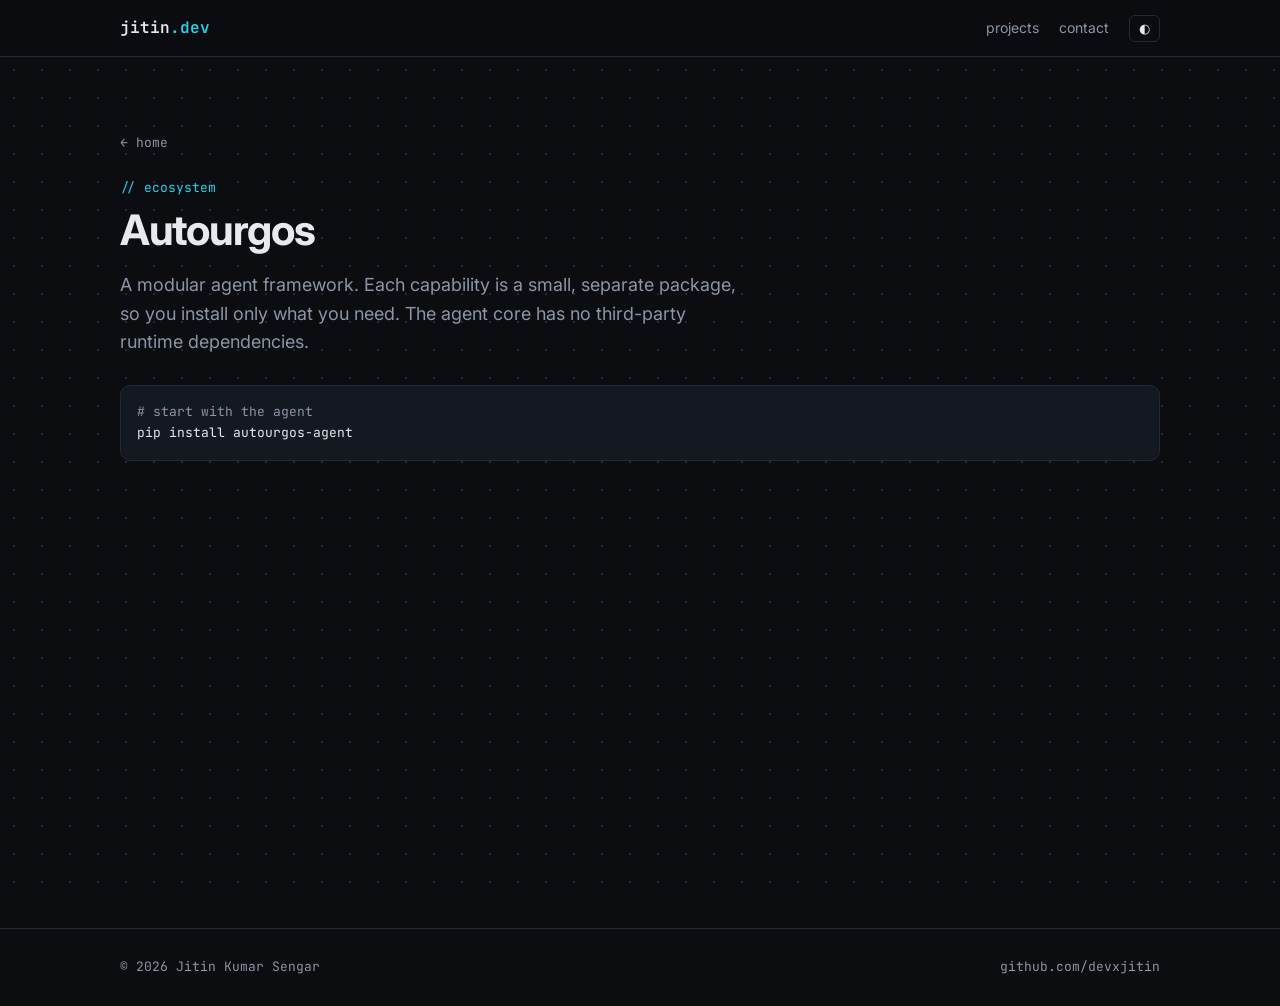
==== autourgos.html @ 2f1df498 "feat: add static Agentic AI portfolio site Co-Authored-By: Claude Sonnet 5.5 <noreply@anthropic.com>" ====
<!doctype html>
<html lang="en" data-theme="dark">
<head>
<meta charset="utf-8">
<meta name="viewport" content="width=device-width, initial-scale=1">
<title>Autourgos Ecosystem · Jitin Kumar Sengar</title>
<meta name="description" content="Autourgos: a modular open-source framework of Python and TypeScript packages for LLM agents, computer-use, memory and voice.">
<link rel="preconnect" href="https://fonts.googleapis.com">
<link rel="preconnect" href="https://fonts.gstatic.com" crossorigin>
<link rel="stylesheet" href="https://fonts.googleapis.com/css2?family=Inter:wght@400;500;600&family=JetBrains+Mono:wght@400;500;600&display=swap">
<link rel="stylesheet" href="styles.css">
</head>
<body>
<header class="nav"><div class="wrap">
  <a class="logo" href="index.html">jitin<span>.dev</span></a>
  <nav><a href="index.html#projects">projects</a><a href="index.html#contact">contact</a><button class="icon-btn" id="theme" aria-label="Toggle theme">◐</button></nav>
</div></header>
<main><section><div class="wrap">
  <a class="back" href="index.html">← home</a>
  <div class="label">// ecosystem</div>
  <h1 style="font-size:42px">Autourgos</h1>
  <p class="lead">A modular agent framework. Each capability is a small, separate package, so you install only what you need. The agent core has no third-party runtime dependencies.</p>
  <div class="code" style="margin-bottom:36px"><span class="c"># start with the agent</span>
pip install autourgos-agent</div>
  <div class="layers" id="ecosystem"></div>
</div></section></main>
<footer><div class="wrap"><span>© 2026 Jitin Kumar Sengar</span><a href="https://github.com/devxjitin" target="_blank" rel="noopener">github.com/devxjitin</a></div></footer>
<script src="data.js"></script>
<script src="app.js"></script>
</body>
</html>
---- styles.css ----
:root {
  --bg: #0b0d10;
  --bg-2: #11141a;
  --card: #141820;
  --border: #232a35;
  --text: #e6e9ef;
  --muted: #8b95a5;
  --accent: #22d3ee;
  --accent-dim: rgba(34, 211, 238, 0.12);
  --ok: #4ade80;
  --warn: #fbbf24;
  --mono: "JetBrains Mono", ui-monospace, SFMono-Regular, Consolas, monospace;
  --sans: "Inter", system-ui, -apple-system, "Segoe UI", sans-serif;
}
:root[data-theme="light"] {
  --bg: #f7f8fa;
  --bg-2: #eef1f5;
  --card: #ffffff;
  --border: #d9dee6;
  --text: #12161c;
  --muted: #566070;
  --accent: #0891b2;
  --accent-dim: rgba(8, 145, 178, 0.1);
  --ok: #15803d;
  --warn: #b45309;
}
* { box-sizing: border-box; margin: 0; padding: 0; }
html { scroll-behavior: smooth; }
body {
  background: var(--bg);
  color: var(--text);
  font-family: var(--sans);
  line-height: 1.6;
  background-image: radial-gradient(var(--border) 1px, transparent 1px);
  background-size: 28px 28px;
  background-attachment: fixed;
}
a { color: inherit; text-decoration: none; }
.wrap { max-width: 1080px; margin: 0 auto; padding: 0 20px; }
.mono { font-family: var(--mono); }

/* nav */
header.nav {
  position: sticky; top: 0; z-index: 10;
  background: color-mix(in srgb, var(--bg) 85%, transparent);
  backdrop-filter: blur(10px);
  border-bottom: 1px solid var(--border);
}
.nav .wrap { display: flex; align-items: center; justify-content: space-between; height: 56px; }
.logo { font-family: var(--mono); font-weight: 600; }
.logo span { color: var(--accent); }
.nav nav { display: flex; gap: 20px; align-items: center; font-size: 14px; color: var(--muted); }
.nav nav a:hover { color: var(--text); }
.icon-btn {
  background: none; border: 1px solid var(--border); color: var(--text);
  border-radius: 6px; padding: 4px 9px; cursor: pointer; font-family: var(--mono); font-size: 13px;
}
.icon-btn:hover { border-color: var(--accent); }

/* sections */
section { padding: 72px 0; }
.label { font-family: var(--mono); color: var(--accent); font-size: 13px; margin-bottom: 8px; }
h2 { font-size: 30px; letter-spacing: -0.02em; margin-bottom: 28px; }
h1 { font-size: clamp(34px, 6vw, 58px); line-height: 1.1; letter-spacing: -0.03em; }
h1 em { font-style: normal; color: var(--accent); }
.lead { color: var(--muted); font-size: 18px; max-width: 620px; margin: 18px 0 28px; }

/* hero */
.hero { padding-top: 80px; }
.hero-grid { display: grid; grid-template-columns: 1.1fr 1fr; gap: 40px; align-items: center; }
.btns { display: flex; gap: 12px; flex-wrap: wrap; }
.btn {
  display: inline-block; padding: 10px 18px; border-radius: 8px; font-size: 14px; font-weight: 500;
  border: 1px solid var(--border);
}
.btn.primary { background: var(--accent); color: #04161a; border-color: var(--accent); }
.btn:hover { border-color: var(--accent); }
.socials { display: flex; gap: 18px; margin-top: 22px; font-family: var(--mono); font-size: 13px; color: var(--muted); }
.socials a:hover { color: var(--accent); }

/* terminal */
.term { background: var(--card); border: 1px solid var(--border); border-radius: 12px; overflow: hidden; }
.term-bar { display: flex; gap: 6px; padding: 10px 14px; border-bottom: 1px solid var(--border); align-items: center; }
.term-bar i { width: 10px; height: 10px; border-radius: 50%; background: var(--border); display: block; }
.term-bar span { margin-left: 8px; font-family: var(--mono); font-size: 12px; color: var(--muted); }
.term pre { font-family: var(--mono); font-size: 13px; padding: 16px; min-height: 250px; white-space: pre-wrap; line-height: 1.7; }
.t-thought { color: var(--warn); }
.t-action { color: var(--accent); }
.t-obs { color: var(--muted); }
.t-final { color: var(--ok); }
.cursor { display: inline-block; width: 7px; height: 14px; background: var(--accent); vertical-align: middle; animation: blink 1s steps(2) infinite; }
@keyframes blink { 50% { opacity: 0; } }

/* about */
.about-grid { display: grid; grid-template-columns: 1.4fr 1fr; gap: 40px; }
.about p { color: var(--muted); margin-bottom: 14px; }
.stats { display: grid; grid-template-columns: 1fr 1fr; gap: 12px; }
.stat { background: var(--card); border: 1px solid var(--border); border-radius: 10px; padding: 16px; }
.stat b { display: block; font-family: var(--mono); font-size: 26px; color: var(--accent); }
.stat span { font-size: 13px; color: var(--muted); }

/* cards */
.grid { display: grid; grid-template-columns: repeat(auto-fill, minmax(310px, 1fr)); gap: 16px; }
.card {
  background: var(--card); border: 1px solid var(--border); border-radius: 12px;
  padding: 20px; display: flex; flex-direction: column; gap: 10px;
  transition: border-color 0.2s, transform 0.2s;
}
a.card:hover { border-color: var(--accent); transform: translateY(-2px); }
.card h3 { font-size: 18px; }
.card p { color: var(--muted); font-size: 14px; flex: 1; }
.tags { display: flex; flex-wrap: wrap; gap: 6px; }
.tag { font-family: var(--mono); font-size: 11px; padding: 2px 8px; border-radius: 99px; background: var(--accent-dim); color: var(--accent); }
.badge { font-family: var(--mono); font-size: 11px; color: var(--muted); }
.badge.private { color: var(--warn); }

/* autourgos */
.flag { background: linear-gradient(135deg, var(--accent-dim), transparent); border: 1px solid var(--border); border-radius: 14px; padding: 28px; }
.flag-grid { display: grid; grid-template-columns: 1fr 1fr; gap: 28px; margin-top: 18px; }
.flag ul { list-style: none; color: var(--muted); font-size: 15px; }
.flag li { padding-left: 18px; position: relative; margin-bottom: 8px; }
.flag li::before { content: "›"; position: absolute; left: 0; color: var(--accent); font-family: var(--mono); }
.code { background: var(--card); border: 1px solid var(--border); border-radius: 10px; padding: 16px; font-family: var(--mono); font-size: 13px; overflow-x: auto; white-space: pre; }
.code .c { color: var(--muted); }
.layers { display: grid; gap: 10px; }
.layer { display: grid; grid-template-columns: 170px 1fr; gap: 16px; background: var(--card); border: 1px solid var(--border); border-radius: 10px; padding: 14px 16px; align-items: center; }
.layer b { font-family: var(--mono); font-size: 13px; color: var(--accent); }
.pkgs { display: flex; flex-wrap: wrap; gap: 6px; }
.pkgs a { font-family: var(--mono); font-size: 12px; padding: 3px 9px; border: 1px solid var(--border); border-radius: 6px; color: var(--muted); }
.pkgs a:hover { color: var(--accent); border-color: var(--accent); }

/* skills / timeline */
.skills { display: grid; grid-template-columns: repeat(auto-fill, minmax(240px, 1fr)); gap: 16px; }
.skill h3 { font-family: var(--mono); font-size: 13px; color: var(--accent); margin-bottom: 10px; font-weight: 500; }
.skill .tags .tag { background: var(--bg-2); color: var(--text); border: 1px solid var(--border); }

/* project page */
.back { font-family: var(--mono); font-size: 13px; color: var(--muted); display: inline-block; margin-bottom: 24px; }
.back:hover { color: var(--accent); }
.case h3 { font-family: var(--mono); font-size: 13px; color: var(--accent); margin: 28px 0 8px; font-weight: 500; }
.case p, .case li { color: var(--muted); }
.case ul { padding-left: 20px; }
.case img { max-width: 100%; border: 1px solid var(--border); border-radius: 10px; margin-top: 12px; }

footer { border-top: 1px solid var(--border); padding: 28px 0; color: var(--muted); font-size: 13px; font-family: var(--mono); }
footer .wrap { display: flex; justify-content: space-between; flex-wrap: wrap; gap: 10px; }

.reveal { opacity: 0; transform: translateY(14px); transition: opacity 0.6s, transform 0.6s; }
.reveal.in { opacity: 1; transform: none; }
@media (prefers-reduced-motion: reduce) {
  html { scroll-behavior: auto; }
  .reveal { opacity: 1; transform: none; transition: none; }
  .cursor { animation: none; }
}
@media (max-width: 800px) {
  .hero-grid, .about-grid, .flag-grid { grid-template-columns: 1fr; }
  .layer { grid-template-columns: 1fr; }
  .nav nav a.hide-m { display: none; }
  section { padding: 52px 0; }
}
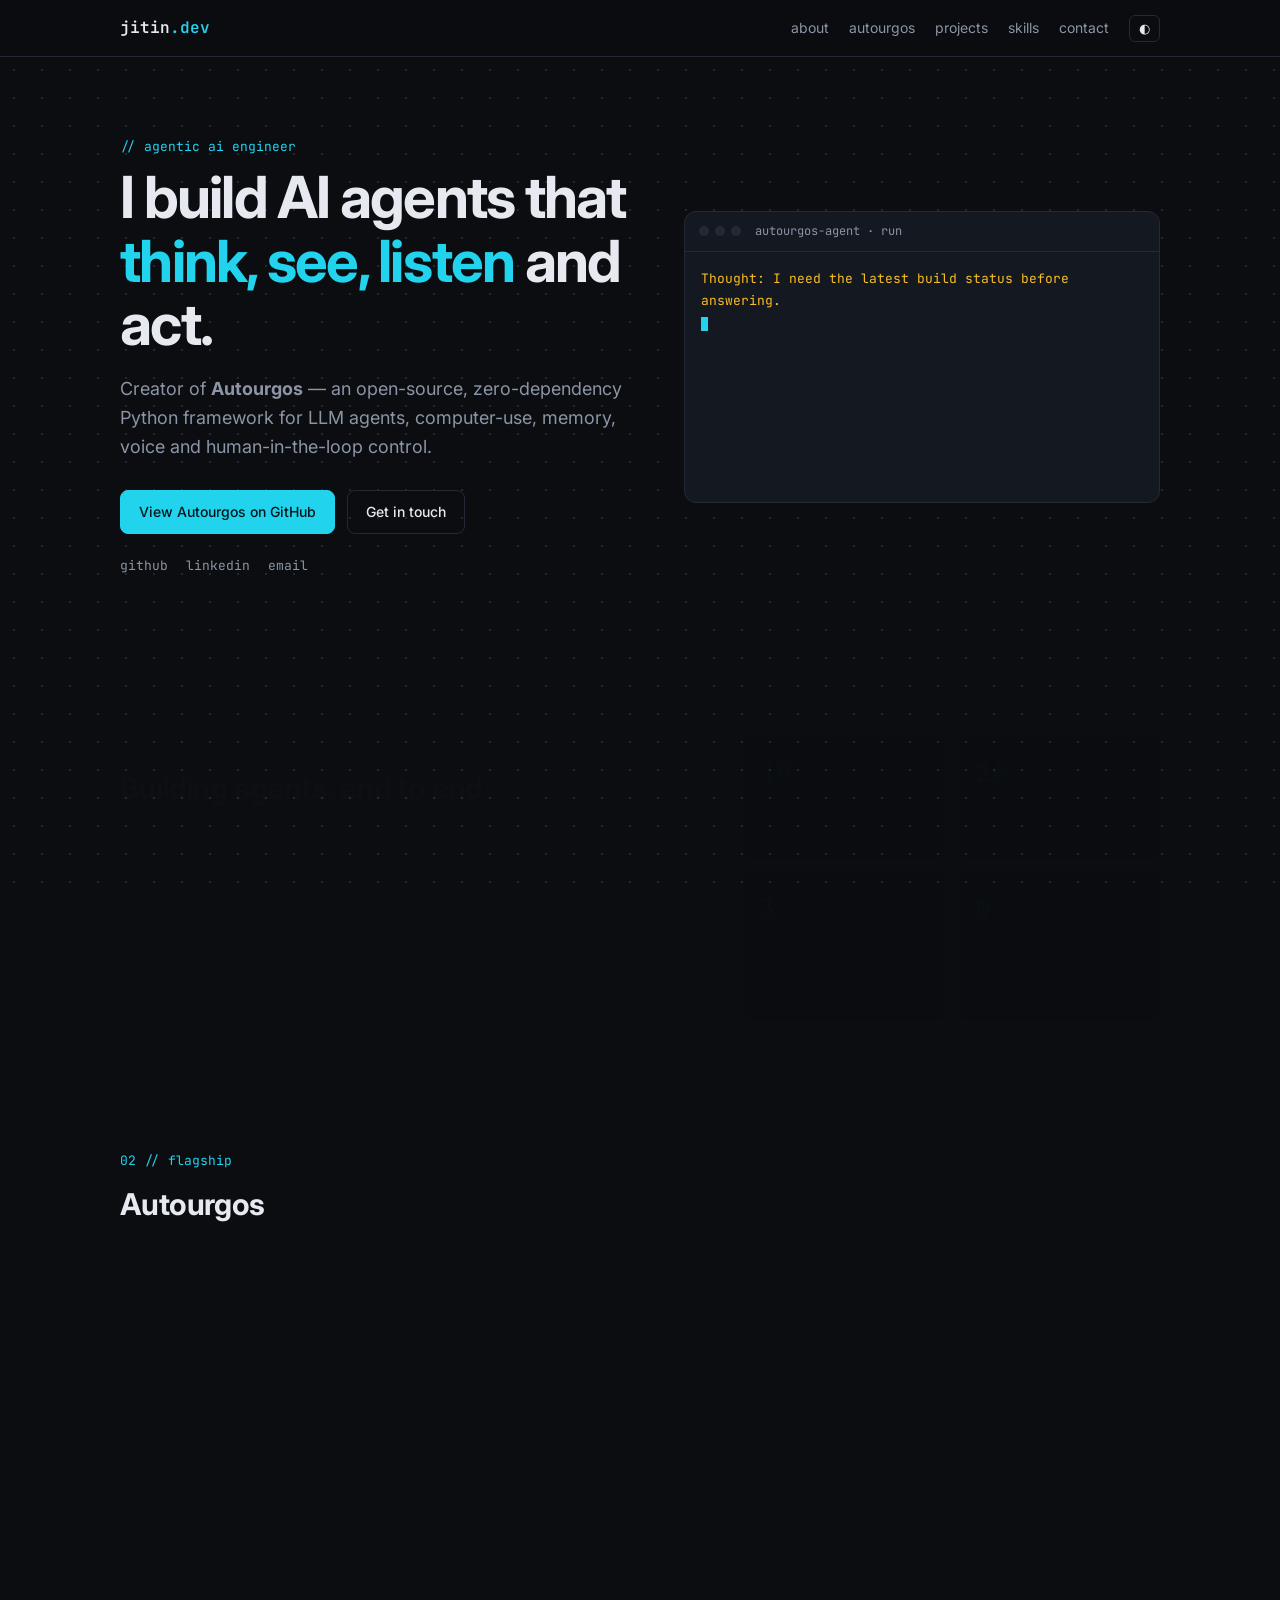
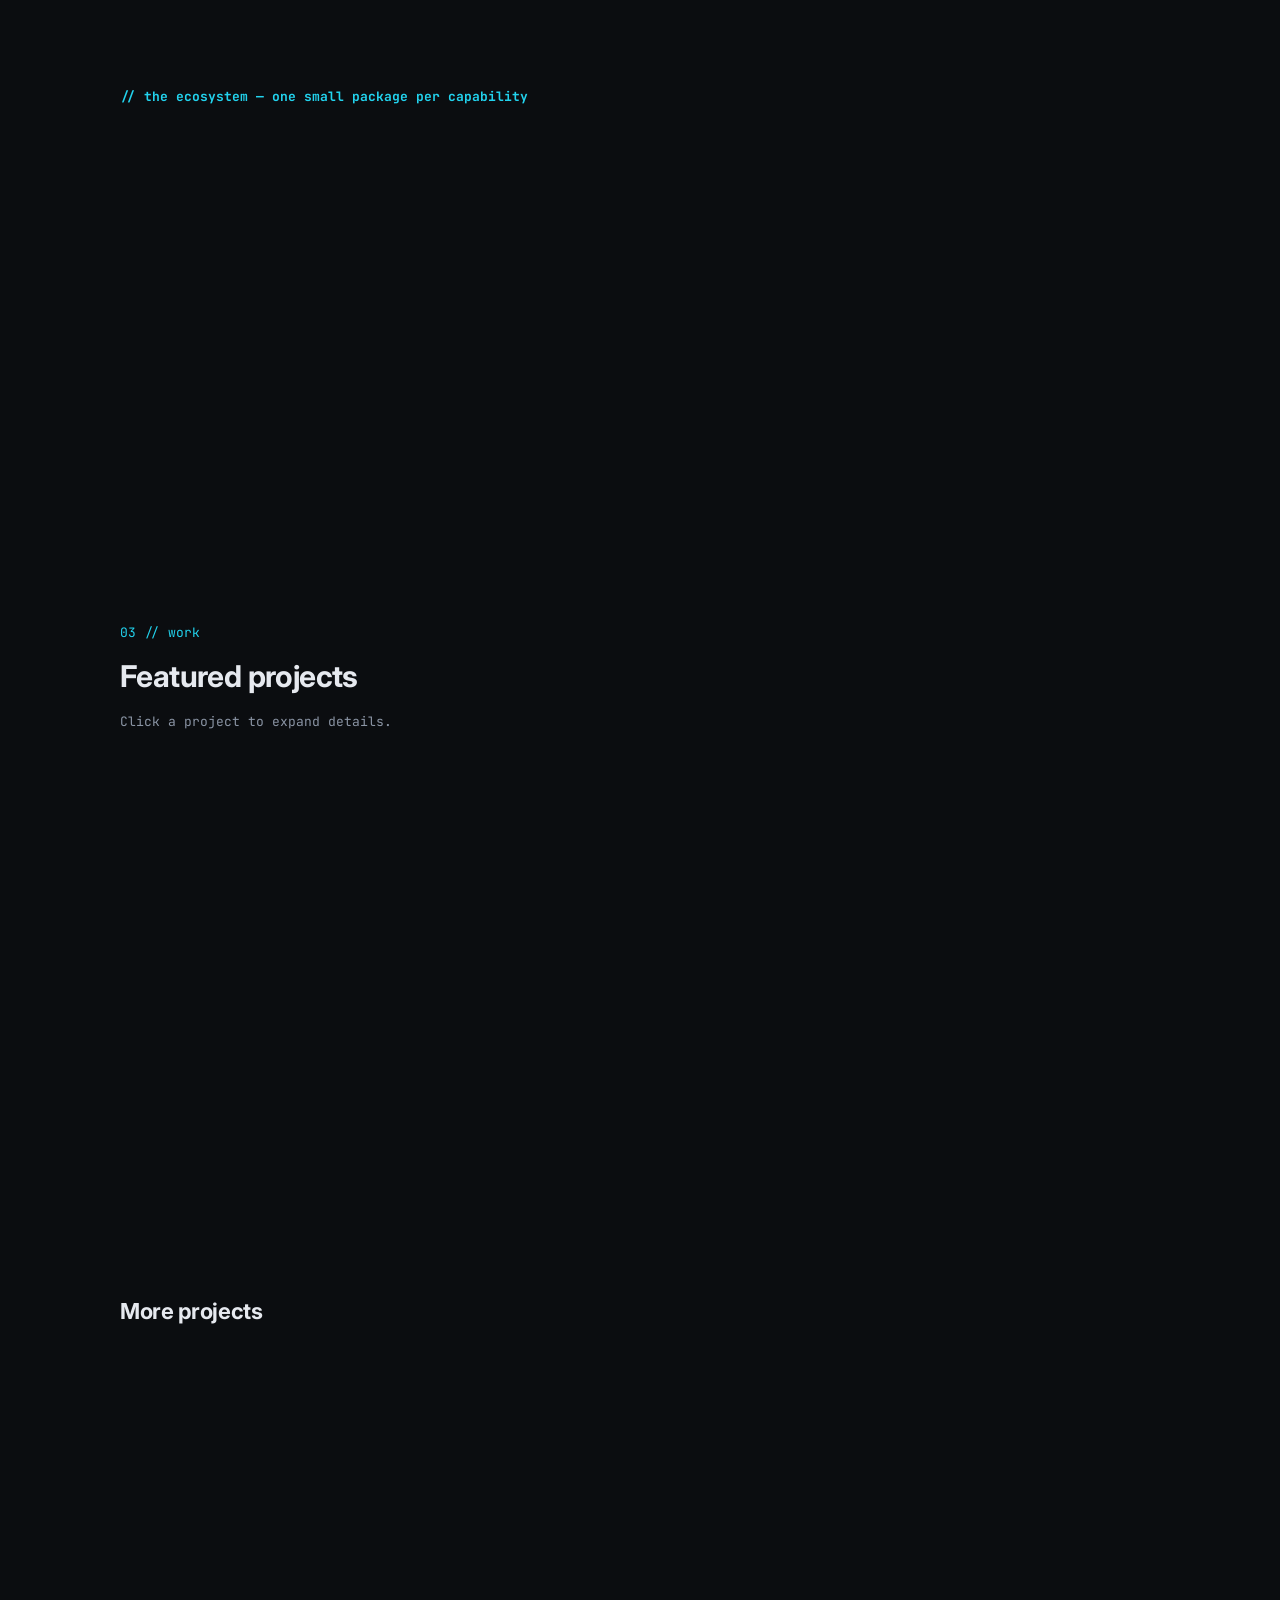
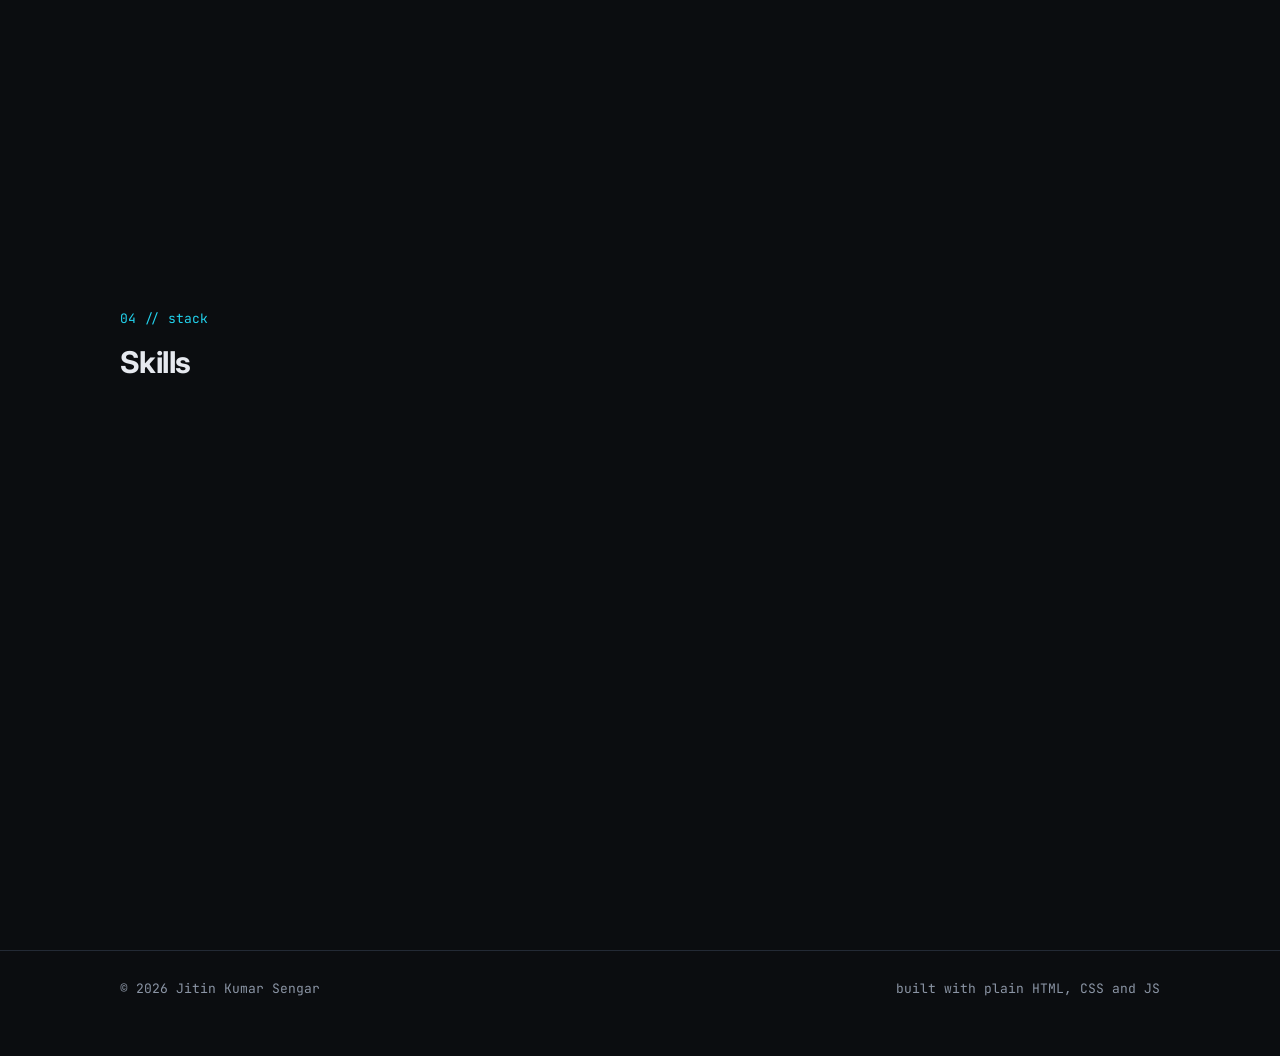
==== commit e754c945: "refactor: merge portfolio into a single page Co-Authored-By: Claude Sonnet 5.5 <noreply@anthropic.co" ====
--- a/autourgos.html
+++ b/autourgos.html
@@ -1,31 +1,3 @@
 <!doctype html>
-<html lang="en" data-theme="dark">
-<head>
-<meta charset="utf-8">
-<meta name="viewport" content="width=device-width, initial-scale=1">
-<title>Autourgos Ecosystem · Jitin Kumar Sengar</title>
-<meta name="description" content="Autourgos: a modular open-source framework of Python and TypeScript packages for LLM agents, computer-use, memory and voice.">
-<link rel="preconnect" href="https://fonts.googleapis.com">
-<link rel="preconnect" href="https://fonts.gstatic.com" crossorigin>
-<link rel="stylesheet" href="https://fonts.googleapis.com/css2?family=Inter:wght@400;500;600&family=JetBrains+Mono:wght@400;500;600&display=swap">
-<link rel="stylesheet" href="styles.css">
-</head>
-<body>
-<header class="nav"><div class="wrap">
-  <a class="logo" href="index.html">jitin<span>.dev</span></a>
-  <nav><a href="index.html#projects">projects</a><a href="index.html#contact">contact</a><button class="icon-btn" id="theme" aria-label="Toggle theme">◐</button></nav>
-</div></header>
-<main><section><div class="wrap">
-  <a class="back" href="index.html">← home</a>
-  <div class="label">// ecosystem</div>
-  <h1 style="font-size:42px">Autourgos</h1>
-  <p class="lead">A modular agent framework. Each capability is a small, separate package, so you install only what you need. The agent core has no third-party runtime dependencies.</p>
-  <div class="code" style="margin-bottom:36px"><span class="c"># start with the agent</span>
-pip install autourgos-agent</div>
-  <div class="layers" id="ecosystem"></div>
-</div></section></main>
-<footer><div class="wrap"><span>© 2026 Jitin Kumar Sengar</span><a href="https://github.com/devxjitin" target="_blank" rel="noopener">github.com/devxjitin</a></div></footer>
-<script src="data.js"></script>
-<script src="app.js"></script>
-</body>
-</html>
+<meta charset="utf-8"><meta http-equiv="refresh" content="0; url=index.html"><link rel="canonical" href="index.html"><title>Redirecting…</title>
+<a href="index.html">Go to portfolio</a>
